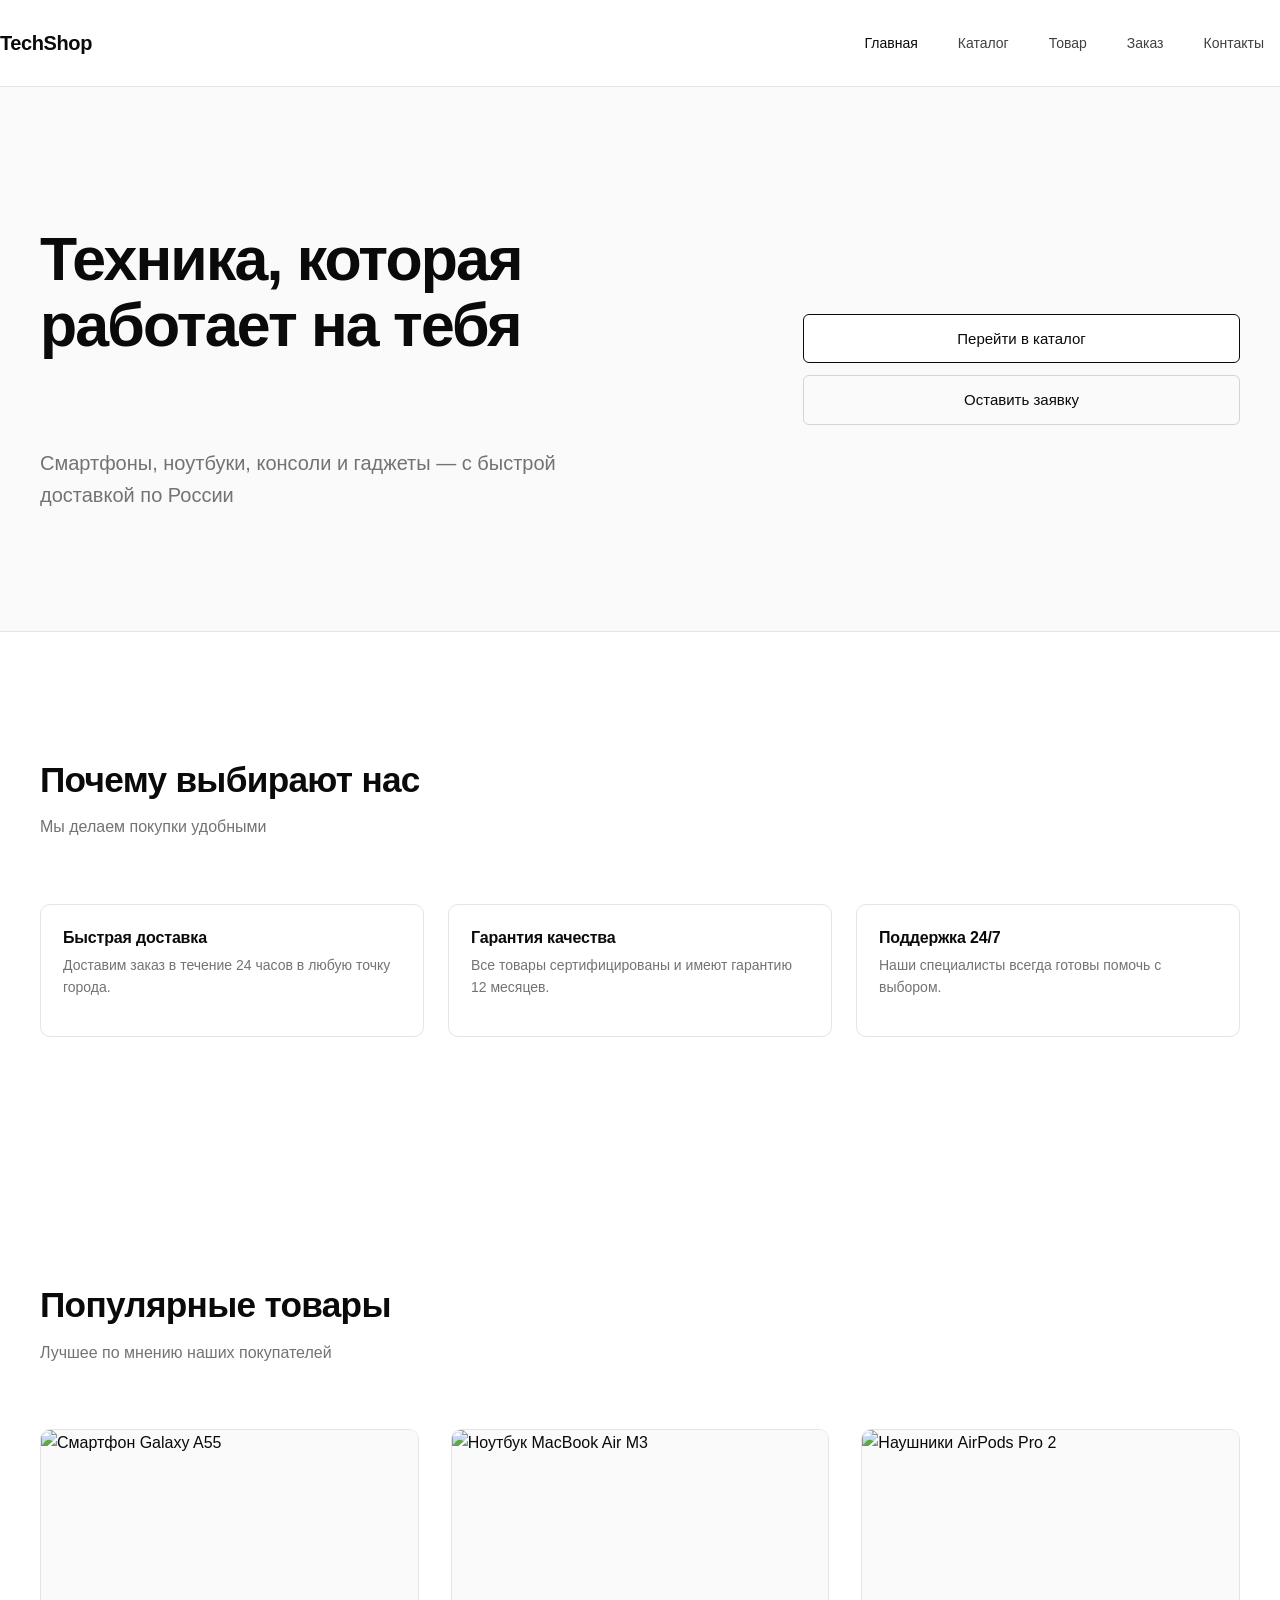
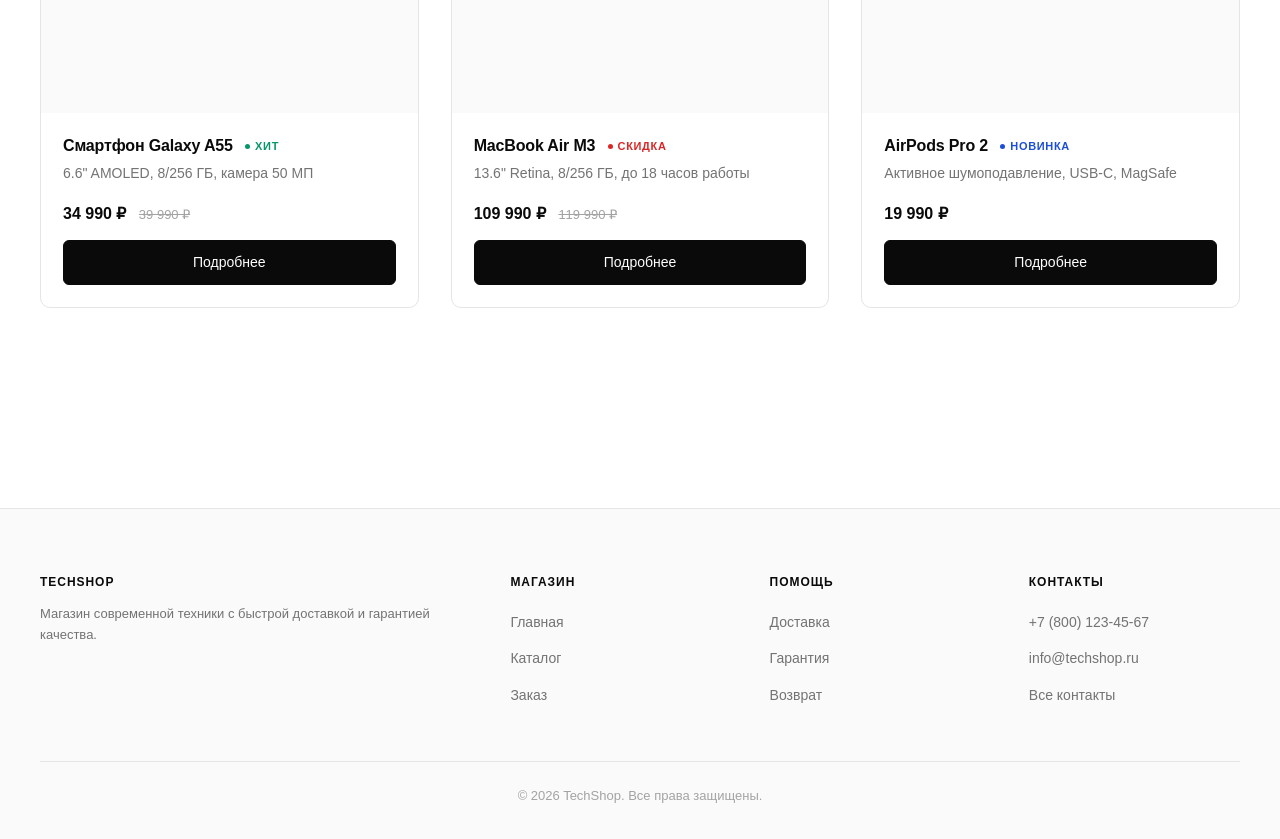
==== index.html @ a8e055ef "push" ====
<!DOCTYPE html>
<html lang="ru">
<head>
  <meta charset="UTF-8">
  <meta name="viewport" content="width=device-width, initial-scale=1.0">
  <title>TechShop — Главная</title>
  <link rel="stylesheet" href="css/style.css">
  <link rel="stylesheet" href="css/responsive.css">
</head>
<body>
  <a href="#main" class="skip-link">Перейти к содержимому</a>

  <header class="site-header">
    <div class="container header-inner">
      <a href="index.html" class="logo">TechShop</a>
      <button type="button" class="nav-toggle" aria-label="Открыть меню" aria-expanded="false" aria-controls="main-nav">
        <span></span><span></span><span></span>
      </button>
      <nav class="nav-menu" id="main-nav" aria-label="Основная навигация">
        <ul>
          <li><a href="index.html" aria-current="page">Главная</a></li>
          <li><a href="catalog.html">Каталог</a></li>
          <li><a href="product.html">Товар</a></li>
          <li><a href="order.html">Заказ</a></li>
          <li><a href="contacts.html">Контакты</a></li>
        </ul>
      </nav>
    </div>
  </header>

  <main id="main">
    <section class="hero">
      <div class="container">
        <h1>Техника, которая работает на тебя</h1>
        <p>Смартфоны, ноутбуки, консоли и гаджеты — с быстрой доставкой по России</p>
        <div class="hero-actions">
          <a href="catalog.html" class="btn btn-light">Перейти в каталог</a>
          <button type="button" class="btn btn-outline" data-modal-open>Оставить заявку</button>
        </div>
      </div>
    </section>

    <section class="section">
      <div class="container">
        <div class="section-title">
          <h2>Почему выбирают нас</h2>
          <p>Мы делаем покупки удобными</p>
        </div>
        <div class="features-grid">
          <article class="card">
            <div class="card-body">
              <h3 class="card-title">Быстрая доставка</h3>
              <p class="card-text">Доставим заказ в течение 24 часов в любую точку города.</p>
            </div>
          </article>
          <article class="card">
            <div class="card-body">
              <h3 class="card-title">Гарантия качества</h3>
              <p class="card-text">Все товары сертифицированы и имеют гарантию 12 месяцев.</p>
            </div>
          </article>
          <article class="card">
            <div class="card-body">
              <h3 class="card-title">Поддержка 24/7</h3>
              <p class="card-text">Наши специалисты всегда готовы помочь с выбором.</p>
            </div>
          </article>
        </div>
      </div>
    </section>

    <section class="section">
      <div class="container">
        <div class="section-title">
          <h2>Популярные товары</h2>
          <p>Лучшее по мнению наших покупателей</p>
        </div>
        <div class="product-grid">
          <article class="card">
            <img class="card-img"
                 src="https://picsum.photos/seed/phone01/640/480"
                 srcset="https://picsum.photos/seed/phone01/480/360 480w,
                         https://picsum.photos/seed/phone01/640/480 640w,
                         https://picsum.photos/seed/phone01/960/720 960w"
                 sizes="(min-width: 1440px) 25vw, (min-width: 1024px) 33vw, (min-width: 640px) 50vw, 100vw"
                 alt="Смартфон Galaxy A55" width="640" height="480" loading="lazy">
            <div class="card-body">
              <h3 class="card-title">Смартфон Galaxy A55 <span class="badge badge-hit">Хит</span></h3>
              <p class="card-text">6.6" AMOLED, 8/256 ГБ, камера 50 МП</p>
              <p class="card-price">34 990 ₽ <del>39 990 ₽</del></p>
              <a href="product.html" class="btn btn-primary btn-block">Подробнее</a>
            </div>
          </article>
          <article class="card">
            <img class="card-img"
                 src="https://picsum.photos/seed/laptop01/640/480"
                 srcset="https://picsum.photos/seed/laptop01/480/360 480w,
                         https://picsum.photos/seed/laptop01/640/480 640w,
                         https://picsum.photos/seed/laptop01/960/720 960w"
                 sizes="(min-width: 1440px) 25vw, (min-width: 1024px) 33vw, (min-width: 640px) 50vw, 100vw"
                 alt="Ноутбук MacBook Air M3" width="640" height="480" loading="lazy">
            <div class="card-body">
              <h3 class="card-title">MacBook Air M3 <span class="badge badge-sale">Скидка</span></h3>
              <p class="card-text">13.6" Retina, 8/256 ГБ, до 18 часов работы</p>
              <p class="card-price">109 990 ₽ <del>119 990 ₽</del></p>
              <a href="product.html" class="btn btn-primary btn-block">Подробнее</a>
            </div>
          </article>
          <article class="card">
            <img class="card-img"
                 src="https://picsum.photos/seed/headphones01/640/480"
                 srcset="https://picsum.photos/seed/headphones01/480/360 480w,
                         https://picsum.photos/seed/headphones01/640/480 640w,
                         https://picsum.photos/seed/headphones01/960/720 960w"
                 sizes="(min-width: 1440px) 25vw, (min-width: 1024px) 33vw, (min-width: 640px) 50vw, 100vw"
                 alt="Наушники AirPods Pro 2" width="640" height="480" loading="lazy">
            <div class="card-body">
              <h3 class="card-title">AirPods Pro 2 <span class="badge badge-new">Новинка</span></h3>
              <p class="card-text">Активное шумоподавление, USB-C, MagSafe</p>
              <p class="card-price">19 990 ₽</p>
              <a href="product.html" class="btn btn-primary btn-block">Подробнее</a>
            </div>
          </article>
        </div>
      </div>
    </section>
  </main>

  <footer class="site-footer">
    <div class="container">
      <div class="footer-inner">
        <div class="footer-col">
          <h3>TechShop</h3>
          <p>Магазин современной техники с быстрой доставкой и гарантией качества.</p>
        </div>
        <div class="footer-col">
          <h3>Магазин</h3>
          <ul>
            <li><a href="index.html">Главная</a></li>
            <li><a href="catalog.html">Каталог</a></li>
            <li><a href="order.html">Заказ</a></li>
          </ul>
        </div>
        <div class="footer-col">
          <h3>Помощь</h3>
          <ul>
            <li><a href="#">Доставка</a></li>
            <li><a href="#">Гарантия</a></li>
            <li><a href="#">Возврат</a></li>
          </ul>
        </div>
        <div class="footer-col">
          <h3>Контакты</h3>
          <ul>
            <li><a href="tel:+78001234567">+7 (800) 123-45-67</a></li>
            <li><a href="mailto:info@techshop.ru">info@techshop.ru</a></li>
            <li><a href="contacts.html">Все контакты</a></li>
          </ul>
        </div>
      </div>
      <p class="footer-bottom">© 2026 TechShop. Все права защищены.</p>
    </div>
  </footer>

  <div class="modal" id="callback-modal" role="dialog" aria-modal="true" aria-labelledby="modal-title" hidden>
    <div class="modal-content">
      <button type="button" class="modal-close" aria-label="Закрыть окно" data-modal-close>&times;</button>
      <h2 id="modal-title">Заявка на консультацию</h2>
      <form data-demo-form data-success-target="modal-success">
        <div class="form-field">
          <label for="m-name">Имя <span class="required">*</span></label>
          <input type="text" id="m-name" name="name" required autocomplete="name">
        </div>
        <div class="form-field">
          <label for="m-phone">Телефон <span class="required">*</span></label>
          <input type="tel" id="m-phone" name="phone" required autocomplete="tel">
        </div>
        <div class="form-field">
          <label for="m-email">E-mail</label>
          <input type="email" id="m-email" name="email" autocomplete="email">
        </div>
        <div class="form-check">
          <input type="checkbox" id="m-agree" name="agree" required>
          <label for="m-agree">Согласен на обработку персональных данных</label>
        </div>
        <div class="alert alert-success" id="modal-success" hidden tabindex="-1">
          Спасибо! Заявка отправлена — мы скоро свяжемся.
        </div>
        <button type="submit" class="btn btn-primary btn-block">Отправить</button>
      </form>
    </div>
  </div>

  <script src="js/main.js"></script>
</body>
</html>
---- css/style.css ----
/* ===================== BASE ===================== */
*, *::before, *::after { box-sizing: border-box; }
* { margin: 0; }

:root {
  --ink: #0a0a0a;
  --ink-soft: #404040;
  --muted: #737373;
  --subtle: #a3a3a3;
  --line: #e5e5e5;
  --line-strong: #d4d4d4;
  --bg: #ffffff;
  --bg-soft: #fafafa;
  --accent: #1d4ed8;
  --radius: 6px;
  --radius-lg: 10px;
}

html { scroll-behavior: smooth; -webkit-text-size-adjust: 100%; }

body {
  font-family: -apple-system, BlinkMacSystemFont, "Segoe UI", Inter, Roboto, "Helvetica Neue", Arial, sans-serif;
  font-size: 16px;
  line-height: 1.6;
  color: var(--ink);
  background: var(--bg);
  -webkit-font-smoothing: antialiased;
  -moz-osx-font-smoothing: grayscale;
}

img, video { max-width: 100%; height: auto; display: block; }
a { color: var(--ink); text-decoration: none; border-bottom: 1px solid currentColor; padding-bottom: 1px; }
a:hover { color: var(--accent); }
button { font: inherit; cursor: pointer; }

:focus-visible {
  outline: 2px solid var(--accent);
  outline-offset: 3px;
  border-radius: 2px;
}

.skip-link {
  position: absolute;
  top: -100px;
  left: 0;
  background: var(--ink);
  color: #fff;
  padding: 10px 16px;
  z-index: 1000;
  text-decoration: none;
  border: none;
  font-size: 14px;
}
.skip-link:focus { top: 0; color: #fff; }

.container {
  max-width: 1200px;
  margin: 0 auto;
  padding: 0 20px;
}

/* ===================== HEADER ===================== */
.site-header {
  background: var(--bg);
  border-bottom: 1px solid var(--line);
  position: sticky;
  top: 0;
  z-index: 100;
}

.header-inner {
  display: flex;
  align-items: center;
  justify-content: space-between;
  flex-wrap: wrap;
  padding: 18px 0;
}

.logo {
  font-size: 18px;
  font-weight: 700;
  letter-spacing: -0.02em;
  color: var(--ink);
  text-decoration: none;
  border: none;
}
.logo:hover { color: var(--ink); }

.nav-toggle {
  display: flex;
  flex-direction: column;
  gap: 4px;
  background: transparent;
  border: 1px solid var(--line-strong);
  padding: 10px;
  border-radius: var(--radius);
  min-width: 40px;
  min-height: 40px;
  align-items: center;
  justify-content: center;
}
.nav-toggle span {
  display: block;
  width: 18px;
  height: 1.5px;
  background: var(--ink);
}

.nav-menu { display: none; width: 100%; }
.nav-menu.is-open { display: block; padding-top: 16px; }
.nav-menu ul {
  list-style: none;
  padding: 0;
  display: flex;
  flex-direction: column;
  gap: 2px;
}
.nav-menu a {
  display: block;
  padding: 10px 12px;
  font-size: 14px;
  color: var(--ink-soft);
  border: none;
  border-radius: var(--radius);
  text-decoration: none;
}
.nav-menu a:hover { color: var(--ink); background: var(--bg-soft); }
.nav-menu a[aria-current="page"] { color: var(--ink); font-weight: 500; }

/* ===================== HERO ===================== */
.hero {
  background: var(--bg-soft);
  padding: 80px 0 72px;
  text-align: center;
  border-bottom: 1px solid var(--line);
}
.hero h1 {
  font-size: 2rem;
  font-weight: 800;
  letter-spacing: -0.03em;
  line-height: 1.15;
  margin-bottom: 16px;
  max-width: 700px;
  margin-left: auto;
  margin-right: auto;
}
.hero p {
  font-size: 1rem;
  color: var(--muted);
  margin-bottom: 32px;
  max-width: 560px;
  margin-left: auto;
  margin-right: auto;
}
.hero-actions {
  display: flex;
  flex-direction: column;
  gap: 10px;
  align-items: center;
}

/* ===================== BUTTONS ===================== */
.btn {
  display: inline-block;
  padding: 11px 22px;
  border-radius: var(--radius);
  font-weight: 500;
  font-size: 14px;
  border: 1px solid transparent;
  text-align: center;
  transition: background 0.15s, border-color 0.15s, color 0.15s;
  text-decoration: none;
  min-height: 42px;
  line-height: 1.3;
  cursor: pointer;
}
.btn:hover { text-decoration: none; }

.btn-primary {
  background: var(--ink);
  color: #fff;
  border-color: var(--ink);
}
.btn-primary:hover { background: #262626; border-color: #262626; color: #fff; }

.btn-light {
  background: var(--bg);
  color: var(--ink);
  border-color: var(--ink);
}
.btn-light:hover { background: var(--ink); color: #fff; }

.btn-outline {
  background: transparent;
  color: var(--ink);
  border-color: var(--line-strong);
}
.btn-outline:hover { border-color: var(--ink); }

.btn-block { width: 100%; display: block; }

/* ===================== SECTIONS ===================== */
.section { padding: 72px 0; }
.section-title { margin-bottom: 48px; text-align: left; }
.section-title h2 {
  font-size: 1.5rem;
  font-weight: 700;
  letter-spacing: -0.02em;
  margin-bottom: 6px;
}
.section-title p { color: var(--muted); font-size: 0.95rem; }

/* ===================== CARDS ===================== */
.product-grid, .features-grid {
  display: grid;
  grid-template-columns: 1fr;
  gap: 24px;
}

.card {
  background: var(--bg);
  border: 1px solid var(--line);
  border-radius: var(--radius-lg);
  overflow: hidden;
  display: flex;
  flex-direction: column;
  height: 100%;
  transition: border-color 0.15s;
}
.card:hover { border-color: var(--line-strong); }

.card-img {
  aspect-ratio: 4 / 3;
  object-fit: cover;
  width: 100%;
  background: var(--bg-soft);
}
.card-body {
  padding: 20px;
  display: flex;
  flex-direction: column;
  flex-grow: 1;
}
.card-title {
  font-size: 15px;
  font-weight: 600;
  margin-bottom: 6px;
  letter-spacing: -0.01em;
  line-height: 1.4;
}
.card-text {
  color: var(--muted);
  font-size: 13px;
  line-height: 1.55;
  flex-grow: 1;
  margin-bottom: 16px;
}
.card-price {
  font-size: 15px;
  font-weight: 600;
  margin-bottom: 14px;
  color: var(--ink);
}
.card-price del {
  color: var(--subtle);
  font-weight: 400;
  font-size: 13px;
  margin-left: 8px;
}

.badge {
  display: inline-block;
  font-size: 10px;
  font-weight: 600;
  letter-spacing: 0.06em;
  text-transform: uppercase;
  vertical-align: middle;
  margin-left: 8px;
}
.badge::before {
  content: '';
  display: inline-block;
  width: 5px;
  height: 5px;
  border-radius: 50%;
  margin-right: 5px;
  vertical-align: middle;
  background: currentColor;
}
.badge-hit { color: #059669; }
.badge-new { color: #1d4ed8; }
.badge-sale { color: #dc2626; }

/* ===================== PAGE HEADER ===================== */
.page-header {
  background: var(--bg-soft);
  padding: 40px 0;
  border-bottom: 1px solid var(--line);
}
.page-header h1 {
  font-size: 1.75rem;
  font-weight: 800;
  letter-spacing: -0.02em;
  margin-bottom: 6px;
}
.page-header p { color: var(--muted); font-size: 0.95rem; }

.breadcrumb {
  list-style: none;
  padding: 0;
  margin: 0 0 16px;
  display: flex;
  flex-wrap: wrap;
  gap: 6px;
  font-size: 13px;
  color: var(--muted);
}
.breadcrumb a {
  color: var(--muted);
  border: none;
  padding: 0;
}
.breadcrumb a:hover { color: var(--ink); }
.breadcrumb li:not(:last-child)::after {
  content: "/";
  margin-left: 6px;
  color: var(--subtle);
}

/* ===================== CATALOG ===================== */
.catalog-layout { display: flex; flex-direction: column; gap: 28px; }

.filters h2 {
  font-size: 12px;
  font-weight: 600;
  text-transform: uppercase;
  letter-spacing: 0.08em;
  color: var(--muted);
  margin-bottom: 14px;
}
.filter-list {
  list-style: none;
  padding: 0;
  margin: 0;
  display: flex;
  flex-wrap: nowrap;
  gap: 8px;
  overflow-x: auto;
  padding-bottom: 8px;
  scrollbar-width: thin;
}
.filter-list li { flex-shrink: 0; }
.filter-btn {
  padding: 8px 14px;
  border-radius: var(--radius);
  border: 1px solid var(--line);
  background: var(--bg);
  color: var(--ink-soft);
  font-weight: 500;
  font-size: 13px;
  white-space: nowrap;
  min-height: 36px;
  transition: border-color 0.15s, background 0.15s;
}
.filter-btn:hover { border-color: var(--line-strong); color: var(--ink); }
.filter-btn[aria-pressed="true"] {
  background: var(--ink);
  color: #fff;
  border-color: var(--ink);
}

/* ===================== PRODUCT TABLE ===================== */
.table-wrapper { border-radius: var(--radius-lg); overflow: hidden; }
.product-table {
  width: 100%;
  background: var(--bg);
  border: 1px solid var(--line);
  border-radius: var(--radius-lg);
  border-collapse: separate;
  border-spacing: 0;
  overflow: hidden;
  display: block;
}
.product-table caption {
  position: absolute;
  width: 1px; height: 1px;
  overflow: hidden;
  clip: rect(0,0,0,0);
}
.product-table thead {
  position: absolute;
  width: 1px; height: 1px;
  overflow: hidden;
  clip: rect(0,0,0,0);
}
.product-table tbody { display: block; }
.product-table tr {
  display: block;
  padding: 14px 18px;
  border-bottom: 1px solid var(--line);
}
.product-table tr:last-child { border-bottom: none; }
.product-table th {
  display: block;
  font-size: 11px;
  text-transform: uppercase;
  letter-spacing: 0.06em;
  color: var(--muted);
  padding: 0;
  margin-bottom: 4px;
  font-weight: 500;
  text-align: left;
}
.product-table td {
  display: block;
  padding: 0;
  font-weight: 500;
  font-size: 14px;
  color: var(--ink);
  text-align: left;
}

/* ===================== FORMS ===================== */
.form-card {
  background: var(--bg);
  border: 1px solid var(--line);
  border-radius: var(--radius-lg);
  padding: 32px;
}
.form-row { display: block; }
.form-field { margin-bottom: 20px; }
.form-field label {
  display: block;
  font-weight: 500;
  font-size: 13px;
  color: var(--ink);
  margin-bottom: 6px;
}
.form-field .hint {
  color: var(--muted);
  font-size: 12px;
  margin-top: 6px;
  display: block;
}
.form-field .required { color: var(--muted); font-weight: 400; margin-left: 2px; }

.form-field input,
.form-field select,
.form-field textarea {
  width: 100%;
  padding: 11px 14px;
  border: 1px solid var(--line-strong);
  border-radius: var(--radius);
  font: inherit;
  font-size: 15px;
  background: var(--bg);
  color: var(--ink);
  transition: border-color 0.15s, box-shadow 0.15s;
  min-height: 44px;
}
.form-field input::placeholder,
.form-field textarea::placeholder { color: var(--subtle); }
.form-field input:focus,
.form-field select:focus,
.form-field textarea:focus {
  border-color: var(--ink);
  outline: 2px solid var(--accent);
  outline-offset: 1px;
}
.form-field textarea { resize: vertical; min-height: 110px; }

.form-check {
  display: flex;
  align-items: flex-start;
  gap: 10px;
  margin-bottom: 24px;
}
.form-check input {
  width: 16px;
  height: 16px;
  margin-top: 3px;
  flex-shrink: 0;
  cursor: pointer;
  accent-color: var(--ink);
}
.form-check label {
  font-size: 13px;
  color: var(--ink-soft);
  cursor: pointer;
}
.form-submit { width: 100%; min-height: 46px; font-size: 14px; }

/* ===================== FOOTER ===================== */
.site-footer {
  background: var(--bg-soft);
  border-top: 1px solid var(--line);
  color: var(--muted);
  padding: 48px 0 24px;
  margin-top: 80px;
  font-size: 13px;
}
.footer-inner { display: flex; flex-direction: column; gap: 28px; }
.footer-col h3 {
  color: var(--ink);
  font-size: 12px;
  font-weight: 600;
  text-transform: uppercase;
  letter-spacing: 0.08em;
  margin-bottom: 12px;
}
.footer-col p { font-size: 13px; line-height: 1.6; }
.footer-col ul { list-style: none; padding: 0; margin: 0; }
.footer-col a {
  color: var(--muted);
  display: block;
  padding: 5px 0;
  font-size: 13px;
  border: none;
  text-decoration: none;
}
.footer-col a:hover { color: var(--ink); }
.footer-bottom {
  border-top: 1px solid var(--line);
  margin-top: 32px;
  padding-top: 20px;
  text-align: center;
  font-size: 12px;
  color: var(--subtle);
}

/* ===================== MODAL ===================== */
.modal {
  position: fixed;
  inset: 0;
  background: rgba(10, 10, 10, 0.5);
  display: flex;
  align-items: center;
  justify-content: center;
  padding: 16px;
  z-index: 200;
  animation: fadeIn 0.15s;
}
@keyframes fadeIn { from { opacity: 0; } to { opacity: 1; } }
.modal[hidden] { display: none; }
.modal-content {
  background: var(--bg);
  border-radius: var(--radius-lg);
  max-width: 440px;
  width: 100%;
  padding: 32px;
  max-height: 90vh;
  overflow-y: auto;
  position: relative;
}
.modal-content h2 {
  font-size: 1.15rem;
  font-weight: 700;
  letter-spacing: -0.01em;
  margin-bottom: 20px;
}
.modal-close {
  position: absolute;
  top: 14px;
  right: 14px;
  background: transparent;
  border: 0;
  padding: 0;
  color: var(--muted);
  border-radius: var(--radius);
  width: 36px;
  height: 36px;
  display: flex;
  align-items: center;
  justify-content: center;
  font-size: 1.4rem;
  line-height: 1;
}
.modal-close:hover { background: var(--bg-soft); color: var(--ink); }

/* ===================== PRODUCT PAGE ===================== */
.product-layout { display: block; }
.product-hero-img {
  border-radius: var(--radius-lg);
  overflow: hidden;
  background: var(--bg-soft);
  border: 1px solid var(--line);
}
.product-info h1 {
  font-size: 1.6rem;
  font-weight: 800;
  letter-spacing: -0.02em;
  margin-bottom: 10px;
}
.product-meta {
  color: var(--muted);
  font-size: 13px;
  margin-bottom: 16px;
}
.product-price {
  font-size: 1.6rem;
  font-weight: 700;
  letter-spacing: -0.01em;
  margin-bottom: 20px;
}
.product-price del {
  font-size: 1rem;
  color: var(--subtle);
  font-weight: 400;
  margin-left: 10px;
}
.product-actions {
  display: flex;
  flex-direction: column;
  gap: 10px;
  margin: 24px 0;
}

/* ===================== ORDER PAGE ===================== */
.order-layout { display: block; }
.order-summary {
  background: var(--bg-soft);
  border: 1px solid var(--line);
  border-radius: var(--radius-lg);
  padding: 24px;
  margin-top: 20px;
}
.order-summary h2 {
  font-size: 13px;
  font-weight: 600;
  text-transform: uppercase;
  letter-spacing: 0.08em;
  color: var(--muted);
  margin-bottom: 16px;
}
.summary-row {
  display: flex;
  justify-content: space-between;
  padding: 10px 0;
  border-bottom: 1px solid var(--line);
  font-size: 14px;
}
.summary-row:last-of-type { border-bottom: none; }
.summary-total {
  display: flex;
  justify-content: space-between;
  padding-top: 16px;
  margin-top: 8px;
  border-top: 1px solid var(--ink);
  font-weight: 700;
  font-size: 15px;
}

/* ===================== Контакты ===================== */
.contacts-layout { display: block; }
.contact-card {
  background: var(--bg);
  border: 1px solid var(--line);
  border-radius: var(--radius-lg);
  padding: 28px;
  margin-bottom: 20px;
}
.contact-card h2 {
  font-size: 13px;
  font-weight: 600;
  text-transform: uppercase;
  letter-spacing: 0.08em;
  color: var(--muted);
  margin-bottom: 16px;
}
.contact-list { list-style: none; padding: 0; margin: 0; }
.contact-list li {
  padding: 12px 0;
  border-bottom: 1px solid var(--line);
  font-size: 14px;
}
.contact-list li:last-child { border-bottom: none; }
.contact-list strong {
  display: block;
  color: var(--muted);
  font-size: 11px;
  font-weight: 500;
  text-transform: uppercase;
  letter-spacing: 0.06em;
  margin-bottom: 3px;
}
.contact-list a { color: var(--ink); border: none; padding: 0; }
.contact-list a:hover { color: var(--accent); }

/* ===================== УТилка ===================== */
.visually-hidden {
  position: absolute !important;
  width: 1px; height: 1px;
  padding: 0; margin: -1px;
  overflow: hidden;
  clip: rect(0,0,0,0);
  white-space: nowrap;
  border: 0;
}
.alert {
  padding: 14px 18px;
  border-radius: var(--radius);
  margin-bottom: 20px;
  font-size: 14px;
  border: 1px solid;
}
.alert-info {
  background: #f8fafc;
  color: var(--ink-soft);
  border-color: var(--line);
}
.alert-success {
  background: #f0fdf4;
  color: #065f46;
  border-color: #bbf7d0;
}
.mb-3 { margin-bottom: 16px; }

/* ================ АНИМ ========*/
---- css/responsive.css ----
/* ===================================================
   RESPONSIVE.CSS — Mobile First
   База (мобильные) — в style.css
   Улучшенная десктопная адаптация: 640 / 768 / 1024 / 1440 / 1600
   =================================================== */

/* ===================== 640px+ — Large mobile / small tablet ===================== */
@media (min-width: 640px) {
  .container { padding: 0 28px; }

  .hero { padding: 100px 0 88px; }
  .hero h1 { font-size: 2.6rem; }
  .hero p { font-size: 1.05rem; }
  .hero-actions { flex-direction: row; justify-content: center; }

  .section { padding: 88px 0; }
  .section-title { margin-bottom: 56px; }
  .section-title h2 { font-size: 1.75rem; }

  .page-header { padding: 56px 0; }
  .page-header h1 { font-size: 2rem; }

  .product-grid { grid-template-columns: repeat(2, 1fr); gap: 24px; }
  .features-grid { grid-template-columns: repeat(2, 1fr); }

  .form-row {
    display: grid;
    grid-template-columns: 1fr 1fr;
    gap: 0 20px;
  }
  .form-submit { width: auto; min-width: 200px; }

  .product-actions { flex-direction: row; flex-wrap: wrap; }
}

/* ===================== 768px+ — Tablet ===================== */
@media (min-width: 768px) {
  .nav-toggle { display: none; }
  .nav-menu {
    display: block !important;
    width: auto;
    padding-top: 0;
  }
  .nav-menu ul { flex-direction: row; gap: 6px; }
  .nav-menu a { padding: 8px 14px; }

  .catalog-layout {
    flex-direction: row;
    align-items: flex-start;
    gap: 40px;
  }
  .filters {
    flex: 0 0 200px;
    position: sticky;
    top: 90px;
  }
  .filter-list {
    flex-direction: column;
    overflow-x: visible;
    padding-bottom: 0;
    gap: 4px;
  }
  .filter-btn {
    width: 100%;
    text-align: left;
    min-height: auto;
    padding: 9px 14px;
  }
  .catalog-main { flex: 1; min-width: 0; }

  .features-grid { grid-template-columns: repeat(3, 1fr); }

  .footer-inner {
    display: grid;
    grid-template-columns: 1fr 1fr;
    gap: 32px;
  }

  .product-layout {
    display: grid;
    grid-template-columns: 1fr 1fr;
    gap: 48px;
    align-items: flex-start;
  }

  .order-layout {
    display: grid;
    grid-template-columns: 2fr 1fr;
    gap: 40px;
    align-items: flex-start;
  }
  .order-summary {
    margin-top: 0;
    position: sticky;
    top: 90px;
  }

  .contacts-layout {
    display: grid;
    grid-template-columns: 1fr 1fr;
    gap: 40px;
    align-items: flex-start;
  }

  /* Table — классический вид */
  .product-table { display: table; }
  .product-table thead {
    position: static;
    width: auto;
    height: auto;
    overflow: visible;
    clip: auto;
    display: table-header-group;
  }
  .product-table tbody { display: table-row-group; }
  .product-table tr { display: table-row; padding: 0; }
  .product-table th,
  .product-table td {
    display: table-cell;
    padding: 14px 18px;
    text-align: left;
    vertical-align: top;
  }
  .product-table thead th {
    background: var(--bg-soft);
    font-size: 11px;
    text-transform: uppercase;
    letter-spacing: 0.06em;
    color: var(--muted);
    font-weight: 500;
  }
  .product-table tbody th {
    font-size: 13px;
    text-transform: none;
    letter-spacing: 0;
    color: var(--muted);
    margin: 0;
    font-weight: 500;
  }
  .product-table td { font-size: 14px; font-weight: 500; }
  .product-table tr { border-bottom: 1px solid var(--line); }
}

/* ===================== 1024px+ — Desktop ===================== */
@media (min-width: 1024px) {
  .container { max-width: 1200px; padding: 0 40px; }

  /* Шапка — просторнее */
  .header-inner { padding: 22px 0; }
  .logo { font-size: 20px; }
  .nav-menu ul { gap: 8px; }
  .nav-menu a { font-size: 14px; padding: 10px 16px; }

  /* Hero — двухколоночный: крупный заголовок слева, кнопки справа */
  .hero {
    padding: 120px 0 110px;
    text-align: left;
  }
  .hero .container {
    display: grid;
    grid-template-columns: minmax(0, 1.6fr) minmax(0, 1fr);
    gap: 64px;
    align-items: center;
  }
  .hero h1 {
    font-size: 3.4rem;
    line-height: 1.08;
    margin: 0 0 24px;
    max-width: none;
    grid-column: 1;
    grid-row: 1;
  }
  .hero p {
    font-size: 1.15rem;
    margin: 0;
    max-width: 540px;
    grid-column: 1;
    grid-row: 2;
  }
  .hero-actions {
    grid-column: 2;
    grid-row: 1 / span 2;
    flex-direction: column;
    align-items: stretch;
    justify-content: center;
    gap: 12px;
  }
  .hero-actions .btn {
    padding: 14px 26px;
    font-size: 15px;
  }

  /* Секции — больше воздуха */
  .section { padding: 104px 0; }
  .section-title { margin-bottom: 64px; }
  .section-title h2 { font-size: 2rem; }
  .section-title p { font-size: 1rem; }

  /* Page header */
  .page-header { padding: 64px 0; }
  .page-header h1 { font-size: 2.4rem; }

  /* Сетка товаров — 3 колонки, крупнее */
  .product-grid { grid-template-columns: repeat(3, 1fr); gap: 28px; }

  /* Карточки — крупнее отступы */
  .card-body { padding: 22px; }
  .card-title { font-size: 16px; }
  .card-text { font-size: 14px; }
  .card-price { font-size: 16px; }

  /* Каталог — сайдбар шире */
  .catalog-layout { gap: 56px; }
  .filters { flex: 0 0 240px; top: 100px; }
  .filter-btn { padding: 10px 16px; font-size: 14px; }

  /* Формы — просторнее */
  .form-card { padding: 40px; }
  .form-field { margin-bottom: 24px; }
  .form-field input,
  .form-field select,
  .form-field textarea { padding: 12px 16px; font-size: 15px; }

  /* Order — форма шире */
  .order-layout { grid-template-columns: 3fr 1.4fr; gap: 48px; }
  .order-summary { top: 100px; padding: 28px; }

  /* Product — картинка чуть шире */
  .product-layout { grid-template-columns: 1.15fr 1fr; gap: 56px; }
  .product-info h1 { font-size: 1.8rem; }
  .product-price { font-size: 1.8rem; }

  /* Contacts — форма чуть шире */
  .contacts-layout { grid-template-columns: 1fr 1.2fr; gap: 48px; }

  /* Футер — просторнее */
  .site-footer { padding: 64px 0 32px; }
  .footer-inner { grid-template-columns: 2fr 1fr 1fr 1fr; gap: 48px; }
  .footer-col a { padding: 7px 0; font-size: 14px; }
  .footer-bottom { margin-top: 48px; padding-top: 24px; font-size: 13px; }

  /* Кнопки — крупнее */
  .btn { padding: 12px 24px; font-size: 14px; }
  .btn-block { padding: 12px 24px; }

  /* Бейджи — крупнее */
  .badge { font-size: 11px; }

  /* Модалка — шире */
  .modal-content { max-width: 500px; padding: 40px; }
  .modal-content h2 { font-size: 1.35rem; margin-bottom: 24px; }
}

/* ===================== 1280px+ — Large desktop ===================== */
@media (min-width: 1280px) {
  .container { max-width: 1280px; }

  .hero h1 { font-size: 3.8rem; }
  .hero p { font-size: 1.25rem; }
  .hero { padding: 140px 0 120px; }

  .section { padding: 120px 0; }
  .section-title h2 { font-size: 2.2rem; }

  .product-grid { gap: 32px; }

  /* Каталог — 3 колонки товаров на большом экране выглядит разреженно, делаем 4 */
  .catalog-main .product-grid { grid-template-columns: repeat(3, 1fr); }

  .filters { flex: 0 0 260px; }
}

/* ===================== 1440px+ — Wide desktop ===================== */
@media (min-width: 1440px) {
  .container { max-width: 1360px; }

  .hero { padding: 160px 0 140px; }
  .hero h1 { font-size: 4.2rem; }
  .hero p { font-size: 1.35rem; max-width: 600px; }
  .hero .container { gap: 80px; }
  .hero-actions .btn { padding: 16px 30px; font-size: 16px; }

  /* 4 колонки товаров */
  .product-grid { grid-template-columns: repeat(4, 1fr); gap: 32px; }
  .catalog-main .product-grid { grid-template-columns: repeat(4, 1fr); }

  .section { padding: 140px 0; }
  .section-title h2 { font-size: 2.4rem; }
  .section-title { margin-bottom: 72px; }

  .page-header { padding: 80px 0; }
  .page-header h1 { font-size: 2.8rem; }

  .card-img { aspect-ratio: 4 / 3; }
  .card-body { padding: 24px; }
  .card-title { font-size: 17px; }
  .card-price { font-size: 17px; }

  .footer-inner { grid-template-columns: 2.2fr 1fr 1fr 1fr; gap: 64px; }

  .order-layout { grid-template-columns: 3.5fr 1.4fr; gap: 56px; }
  .product-layout { gap: 72px; }
}

/* ===================== 1600px+ — Ultra wide ===================== */
@media (min-width: 1600px) {
  .container { max-width: 1480px; }

  .hero h1 { font-size: 4.6rem; }
  .hero { padding: 180px 0 160px; }

  /* 5 колонок товаров на очень широких экранах */
  .product-grid { grid-template-columns: repeat(5, 1fr); }
  .catalog-main .product-grid { grid-template-columns: repeat(4, 1fr); }

  .section { padding: 160px 0; }
  .section-title h2 { font-size: 2.6rem; }

  .filters { flex: 0 0 280px; }
}

/* ===================== Prefers reduced motion ===================== */
@media (prefers-reduced-motion: reduce) {
  *, *::before, *::after {
    animation-duration: 0.01ms !important;
    transition-duration: 0.01ms !important;
    scroll-behavior: auto !important;
  }
}

/* ===================== Prefers contrast ===================== */
@media (prefers-contrast: more) {
  :focus-visible { outline-width: 3px; }
  .card { border-color: var(--ink); }
  .filter-btn { border-color: var(--ink-soft); }
}
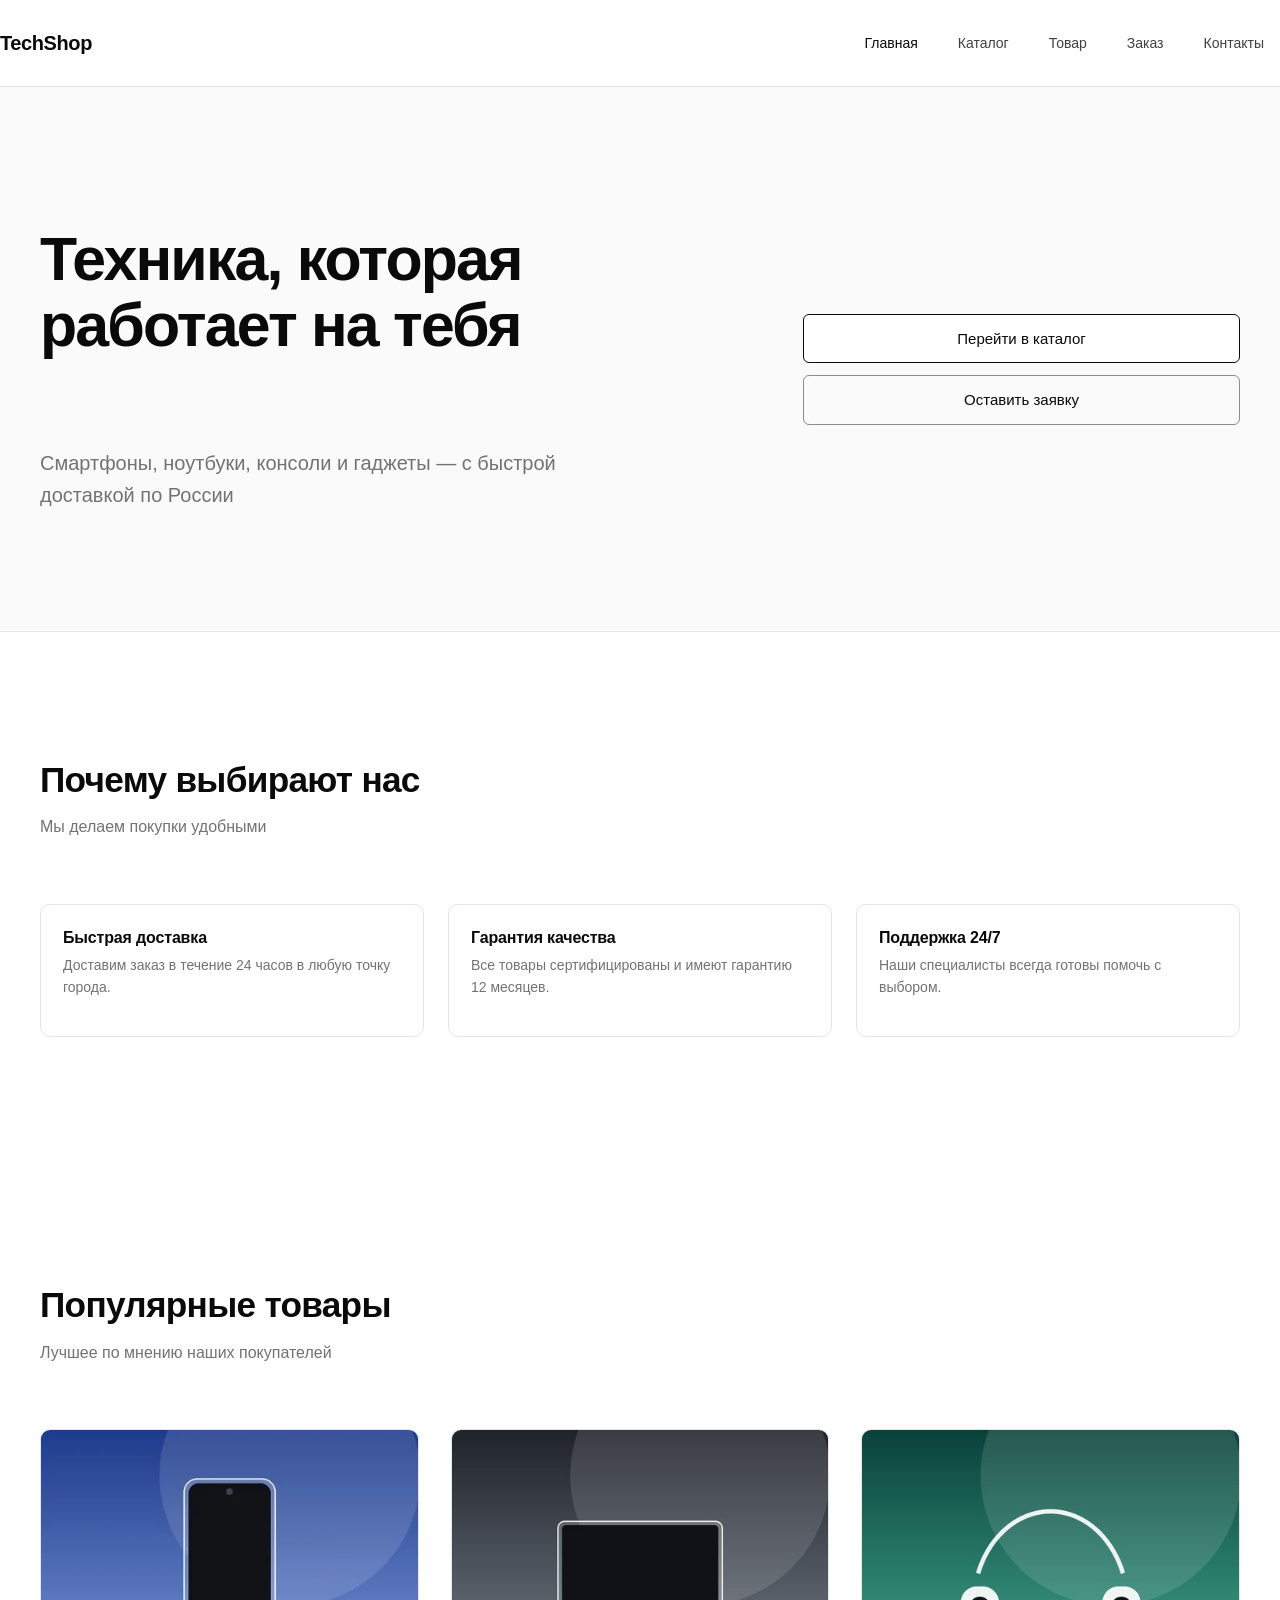
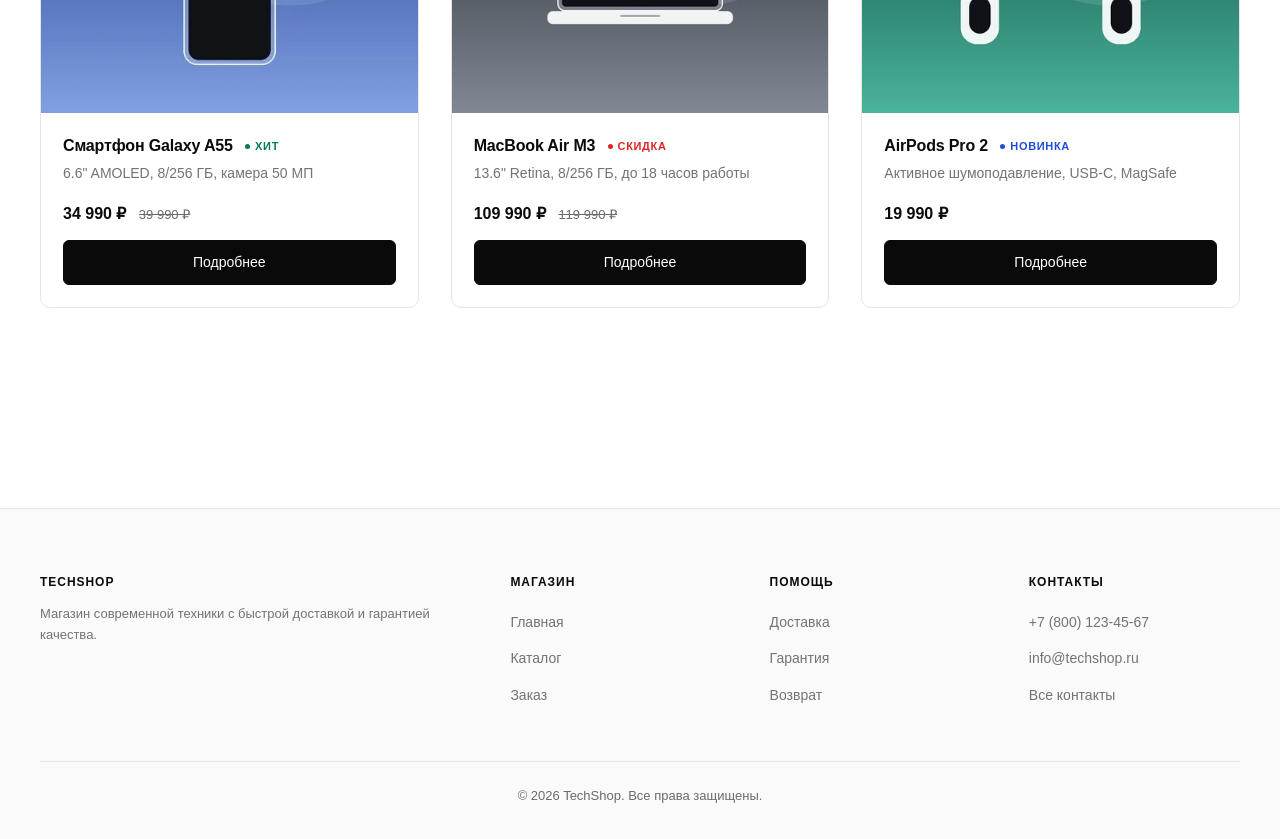
==== commit 28d88f58: "КР №3: адаптивная вёрстка и доступность магазина TechShop Проект КР №1 адаптирован под мобильные экр" ====
--- a/index.html
+++ b/index.html
@@ -28,7 +28,7 @@
     </div>
   </header>
 
-  <main id="main">
+  <main id="main" tabindex="-1">
     <section class="hero">
       <div class="container">
         <h1>Техника, которая работает на тебя</h1>
@@ -77,13 +77,16 @@
         </div>
         <div class="product-grid">
           <article class="card">
-            <img class="card-img"
-                 src="https://picsum.photos/seed/phone01/640/480"
-                 srcset="https://picsum.photos/seed/phone01/480/360 480w,
-                         https://picsum.photos/seed/phone01/640/480 640w,
-                         https://picsum.photos/seed/phone01/960/720 960w"
-                 sizes="(min-width: 1440px) 25vw, (min-width: 1024px) 33vw, (min-width: 640px) 50vw, 100vw"
-                 alt="Смартфон Galaxy A55" width="640" height="480" loading="lazy">
+            <picture>
+              <source type="image/webp"
+                      srcset="images/phone01-480.webp 480w, images/phone01-640.webp 640w, images/phone01-960.webp 960w"
+                      sizes="(min-width: 1440px) 25vw, (min-width: 1024px) 33vw, (min-width: 640px) 50vw, 100vw">
+              <img class="card-img"
+                   src="images/phone01-640.jpg"
+                   srcset="images/phone01-480.jpg 480w, images/phone01-640.jpg 640w, images/phone01-960.jpg 960w"
+                   sizes="(min-width: 1440px) 25vw, (min-width: 1024px) 33vw, (min-width: 640px) 50vw, 100vw"
+                   alt="Смартфон Galaxy A55" width="640" height="480" loading="lazy" decoding="async">
+            </picture>
             <div class="card-body">
               <h3 class="card-title">Смартфон Galaxy A55 <span class="badge badge-hit">Хит</span></h3>
               <p class="card-text">6.6" AMOLED, 8/256 ГБ, камера 50 МП</p>
@@ -93,10 +96,10 @@
           </article>
           <article class="card">
             <img class="card-img"
-                 src="https://picsum.photos/seed/laptop01/640/480"
-                 srcset="https://picsum.photos/seed/laptop01/480/360 480w,
-                         https://picsum.photos/seed/laptop01/640/480 640w,
-                         https://picsum.photos/seed/laptop01/960/720 960w"
+                 src="images/laptop01-640.jpg"
+                 srcset="images/laptop01-480.jpg 480w,
+                         images/laptop01-640.jpg 640w,
+                         images/laptop01-960.jpg 960w"
                  sizes="(min-width: 1440px) 25vw, (min-width: 1024px) 33vw, (min-width: 640px) 50vw, 100vw"
                  alt="Ноутбук MacBook Air M3" width="640" height="480" loading="lazy">
             <div class="card-body">
@@ -108,10 +111,10 @@
           </article>
           <article class="card">
             <img class="card-img"
-                 src="https://picsum.photos/seed/headphones01/640/480"
-                 srcset="https://picsum.photos/seed/headphones01/480/360 480w,
-                         https://picsum.photos/seed/headphones01/640/480 640w,
-                         https://picsum.photos/seed/headphones01/960/720 960w"
+                 src="images/headphones01-640.jpg"
+                 srcset="images/headphones01-480.jpg 480w,
+                         images/headphones01-640.jpg 640w,
+                         images/headphones01-960.jpg 960w"
                  sizes="(min-width: 1440px) 25vw, (min-width: 1024px) 33vw, (min-width: 640px) 50vw, 100vw"
                  alt="Наушники AirPods Pro 2" width="640" height="480" loading="lazy">
             <div class="card-body">
@@ -144,9 +147,9 @@
         <div class="footer-col">
           <h3>Помощь</h3>
           <ul>
-            <li><a href="#">Доставка</a></li>
-            <li><a href="#">Гарантия</a></li>
-            <li><a href="#">Возврат</a></li>
+            <li><a href="contacts.html">Доставка</a></li>
+            <li><a href="contacts.html">Гарантия</a></li>
+            <li><a href="contacts.html">Возврат</a></li>
           </ul>
         </div>
         <div class="footer-col">
--- a/css/style.css
+++ b/css/style.css
@@ -6,7 +6,7 @@
   --ink: #0a0a0a;
   --ink-soft: #404040;
   --muted: #737373;
-  --subtle: #a3a3a3;
+  --subtle: #6b6b6b;
   --line: #e5e5e5;
   --line-strong: #d4d4d4;
   --bg: #ffffff;
@@ -26,6 +26,7 @@
   background: var(--bg);
   -webkit-font-smoothing: antialiased;
   -moz-osx-font-smoothing: grayscale;
+  overflow-wrap: break-word;
 }
 
 img, video { max-width: 100%; height: auto; display: block; }
@@ -193,7 +194,7 @@
 .btn-outline {
   background: transparent;
   color: var(--ink);
-  border-color: var(--line-strong);
+  border-color: #8c8c8c;
 }
 .btn-outline:hover { border-color: var(--ink); }
 
@@ -228,6 +229,8 @@
   transition: border-color 0.15s;
 }
 .card:hover { border-color: var(--line-strong); }
+/* display: flex у .card перебивает стиль браузера для [hidden] */
+.card[hidden] { display: none; }
 
 .card-img {
   aspect-ratio: 4 / 3;
@@ -247,6 +250,7 @@
   margin-bottom: 6px;
   letter-spacing: -0.01em;
   line-height: 1.4;
+  overflow-wrap: break-word;
 }
 .card-text {
   color: var(--muted);
@@ -287,7 +291,7 @@
   vertical-align: middle;
   background: currentColor;
 }
-.badge-hit { color: #059669; }
+.badge-hit { color: #047857; }
 .badge-new { color: #1d4ed8; }
 .badge-sale { color: #dc2626; }
 
@@ -353,7 +357,7 @@
 .filter-btn {
   padding: 8px 14px;
   border-radius: var(--radius);
-  border: 1px solid var(--line);
+  border: 1px solid #8c8c8c;
   background: var(--bg);
   color: var(--ink-soft);
   font-weight: 500;
@@ -370,7 +374,12 @@
 }
 
 /* ===================== PRODUCT TABLE ===================== */
-.table-wrapper { border-radius: var(--radius-lg); overflow: hidden; }
+.table-wrapper {
+  border-radius: var(--radius-lg);
+  overflow-x: auto;
+  overflow-y: hidden;
+  -webkit-overflow-scrolling: touch;
+}
 .product-table {
   width: 100%;
   background: var(--bg);
@@ -425,7 +434,7 @@
   background: var(--bg);
   border: 1px solid var(--line);
   border-radius: var(--radius-lg);
-  padding: 32px;
+  padding: 22px;
 }
 .form-row { display: block; }
 .form-field { margin-bottom: 20px; }
@@ -449,10 +458,10 @@
 .form-field textarea {
   width: 100%;
   padding: 11px 14px;
-  border: 1px solid var(--line-strong);
+  border: 1px solid #8c8c8c;
   border-radius: var(--radius);
   font: inherit;
-  font-size: 15px;
+  font-size: 16px;
   background: var(--bg);
   color: var(--ink);
   transition: border-color 0.15s, box-shadow 0.15s;
@@ -547,7 +556,7 @@
   border-radius: var(--radius-lg);
   max-width: 440px;
   width: 100%;
-  padding: 32px;
+  padding: 22px;
   max-height: 90vh;
   overflow-y: auto;
   position: relative;
@@ -656,7 +665,7 @@
   background: var(--bg);
   border: 1px solid var(--line);
   border-radius: var(--radius-lg);
-  padding: 28px;
+  padding: 22px;
   margin-bottom: 20px;
 }
 .contact-card h2 {
@@ -717,3 +726,26 @@
 
 /* ================ АНИМ ========*/
 
+
+/* ===================== Адаптивные помощники ===================== */
+.card picture,
+.product-hero-img picture { display: block; }
+
+.contact-note {
+  color: var(--muted);
+  font-size: 14px;
+  margin-bottom: 20px;
+}
+
+.section-heading {
+  margin: 40px 0 16px;
+  font-size: 1.4rem;
+  font-weight: 700;
+  letter-spacing: -0.02em;
+}
+
+.catalog-status {
+  color: var(--muted);
+  font-size: 13px;
+  margin-bottom: 16px;
+}
--- a/css/responsive.css
+++ b/css/responsive.css
@@ -7,6 +7,10 @@
 /* ===================== 640px+ — Large mobile / small tablet ===================== */
 @media (min-width: 640px) {
   .container { padding: 0 28px; }
+
+  .form-card { padding: 32px; }
+  .contact-card { padding: 28px; }
+  .modal-content { padding: 32px; }
 
   .hero { padding: 100px 0 88px; }
   .hero h1 { font-size: 2.6rem; }
@@ -102,8 +106,8 @@
     align-items: flex-start;
   }
 
-  /* Table — классический вид */
-  .product-table { display: table; }
+  /* Таблица — классический вид, при нехватке места скроллится только .table-wrapper */
+  .product-table { display: table; min-width: 640px; }
   .product-table thead {
     position: static;
     width: auto;
@@ -139,6 +143,11 @@
   }
   .product-table td { font-size: 14px; font-weight: 500; }
   .product-table tr { border-bottom: 1px solid var(--line); }
+
+  /* Сетки не должны растягиваться содержимым */
+  .product-layout > *,
+  .order-layout > *,
+  .contacts-layout > * { min-width: 0; }
 }
 
 /* ===================== 1024px+ — Desktop ===================== */
@@ -291,6 +300,8 @@
   .page-header { padding: 80px 0; }
   .page-header h1 { font-size: 2.8rem; }
 
+  .section-heading { font-size: 1.6rem; margin-top: 56px; }
+
   .card-img { aspect-ratio: 4 / 3; }
   .card-body { padding: 24px; }
   .card-title { font-size: 17px; }
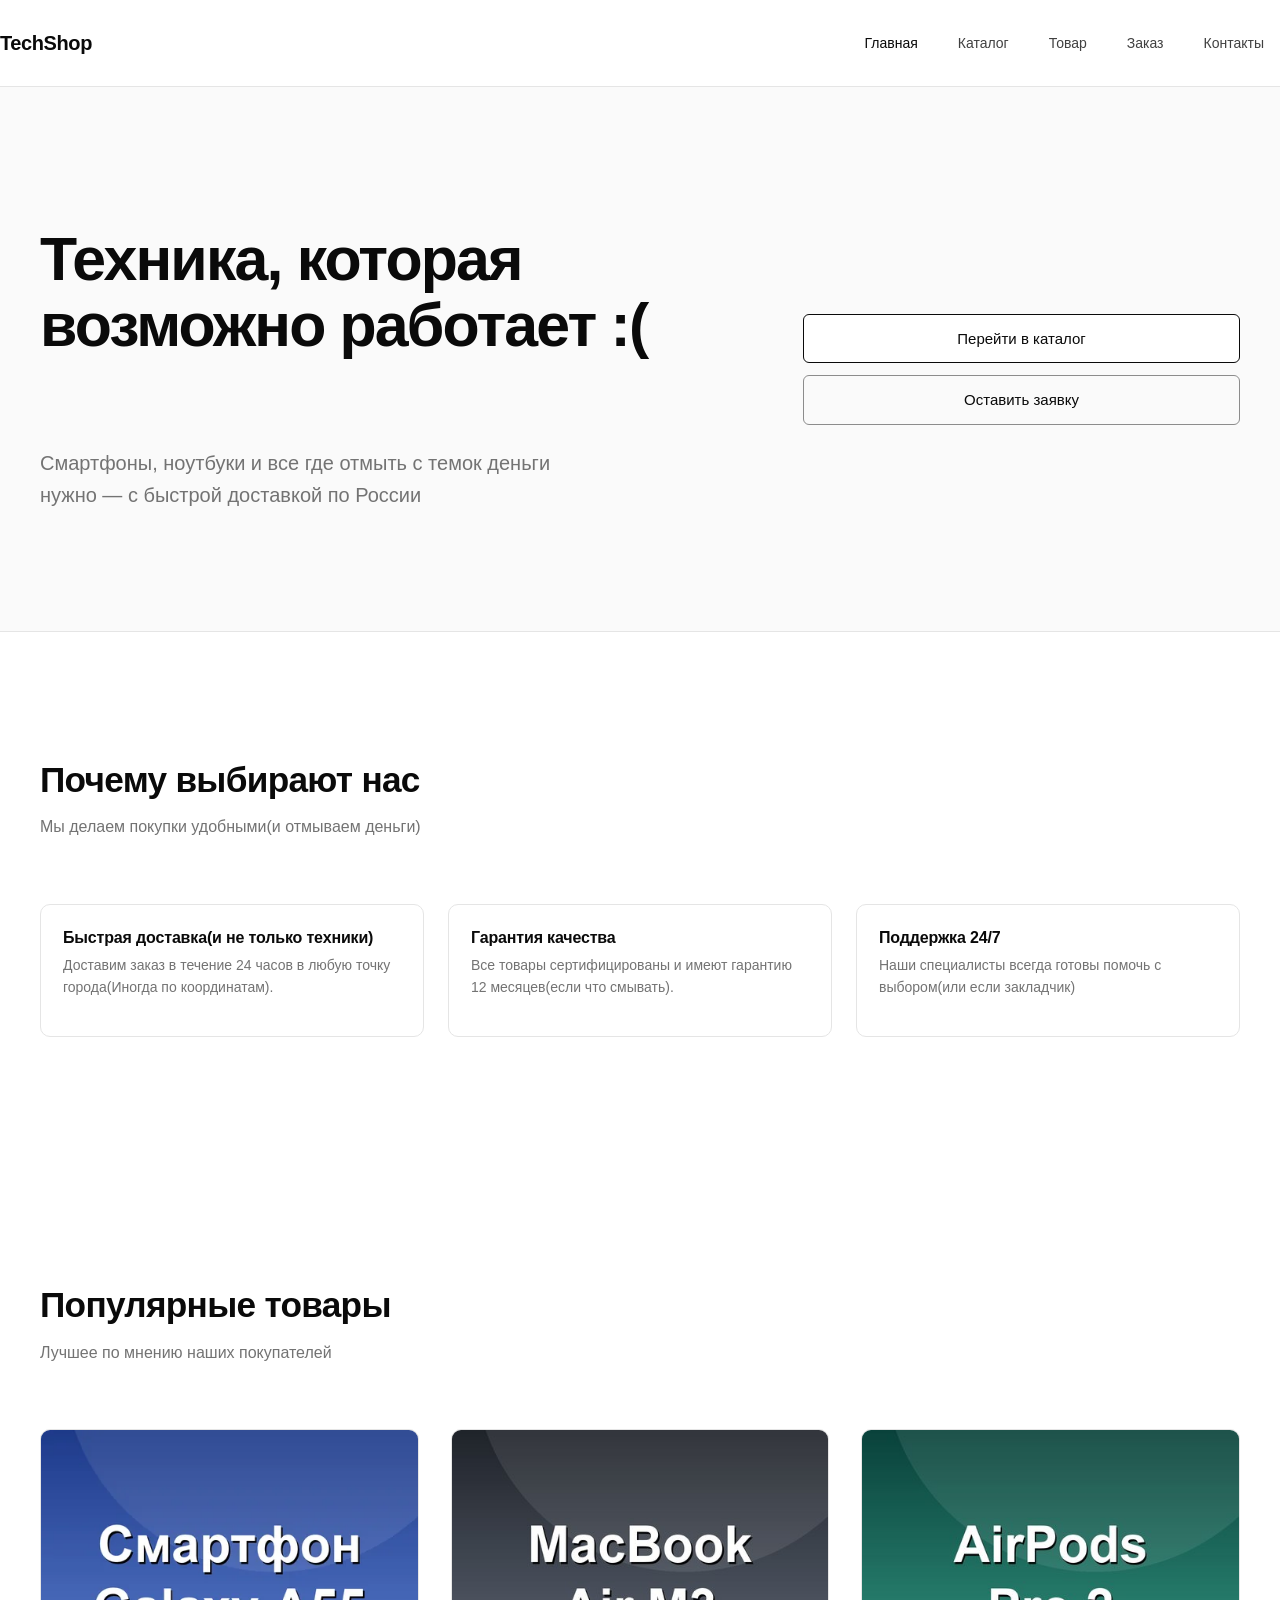
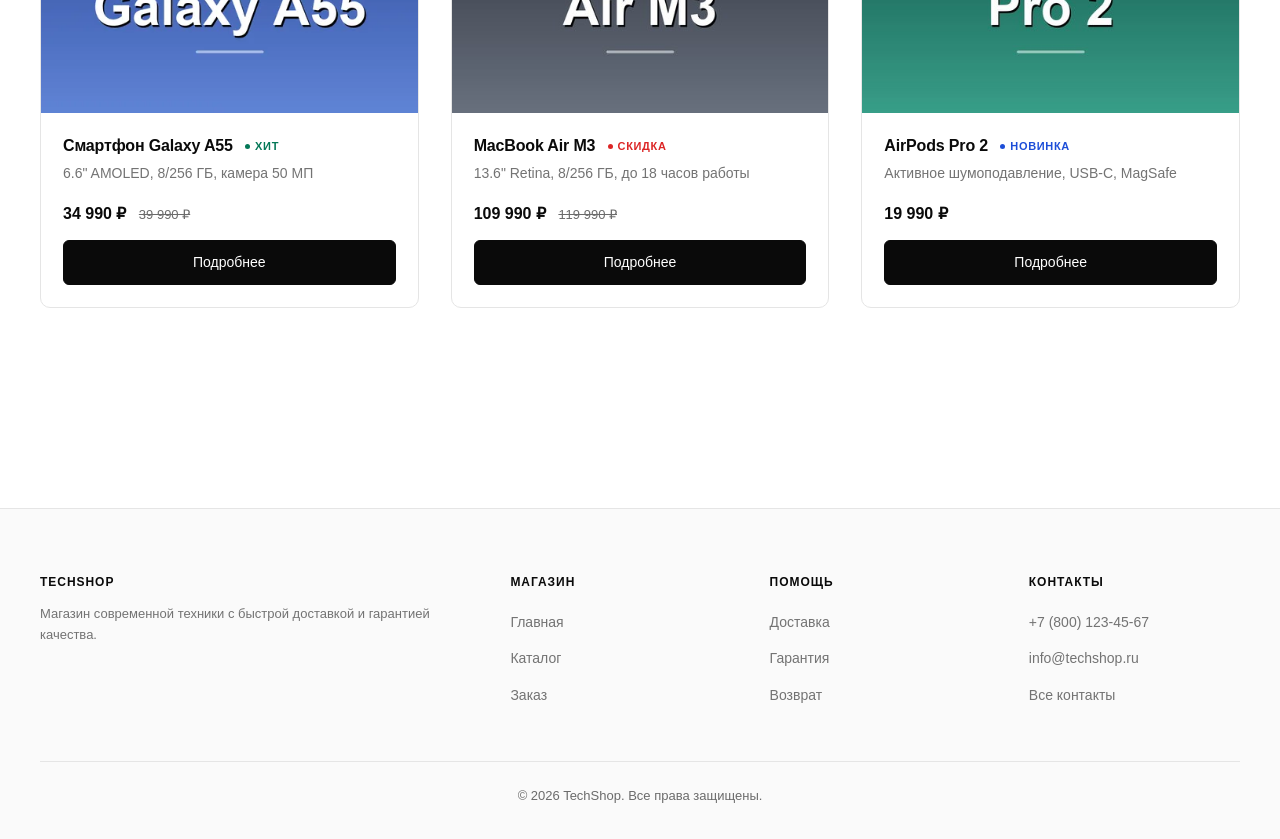
==== commit b9d30469: "Сводка заказа: пересчёт по выбранному товару Раньше в блоке «Ваш заказ» всегда стоял смартфон Galaxy" ====
--- a/index.html
+++ b/index.html
@@ -31,8 +31,8 @@
   <main id="main" tabindex="-1">
     <section class="hero">
       <div class="container">
-        <h1>Техника, которая работает на тебя</h1>
-        <p>Смартфоны, ноутбуки, консоли и гаджеты — с быстрой доставкой по России</p>
+        <h1>Техника, которая возможно работает :( </h1>
+        <p>Смартфоны, ноутбуки и все где отмыть с темок деньги нужно — с быстрой доставкой по России</p>
         <div class="hero-actions">
           <a href="catalog.html" class="btn btn-light">Перейти в каталог</a>
           <button type="button" class="btn btn-outline" data-modal-open>Оставить заявку</button>
@@ -44,25 +44,25 @@
       <div class="container">
         <div class="section-title">
           <h2>Почему выбирают нас</h2>
-          <p>Мы делаем покупки удобными</p>
+          <p>Мы делаем покупки удобными(и отмываем деньги)</p>
         </div>
         <div class="features-grid">
           <article class="card">
             <div class="card-body">
-              <h3 class="card-title">Быстрая доставка</h3>
-              <p class="card-text">Доставим заказ в течение 24 часов в любую точку города.</p>
+              <h3 class="card-title">Быстрая доставка(и не только техники)</h3>
+              <p class="card-text">Доставим заказ в течение 24 часов в любую точку города(Иногда по координатам).</p>
             </div>
           </article>
           <article class="card">
             <div class="card-body">
               <h3 class="card-title">Гарантия качества</h3>
-              <p class="card-text">Все товары сертифицированы и имеют гарантию 12 месяцев.</p>
+              <p class="card-text">Все товары сертифицированы и имеют гарантию 12 месяцев(если что смывать).</p>
             </div>
           </article>
           <article class="card">
             <div class="card-body">
               <h3 class="card-title">Поддержка 24/7</h3>
-              <p class="card-text">Наши специалисты всегда готовы помочь с выбором.</p>
+              <p class="card-text">Наши специалисты всегда готовы помочь с выбором(или если закладчик)</p>
             </div>
           </article>
         </div>
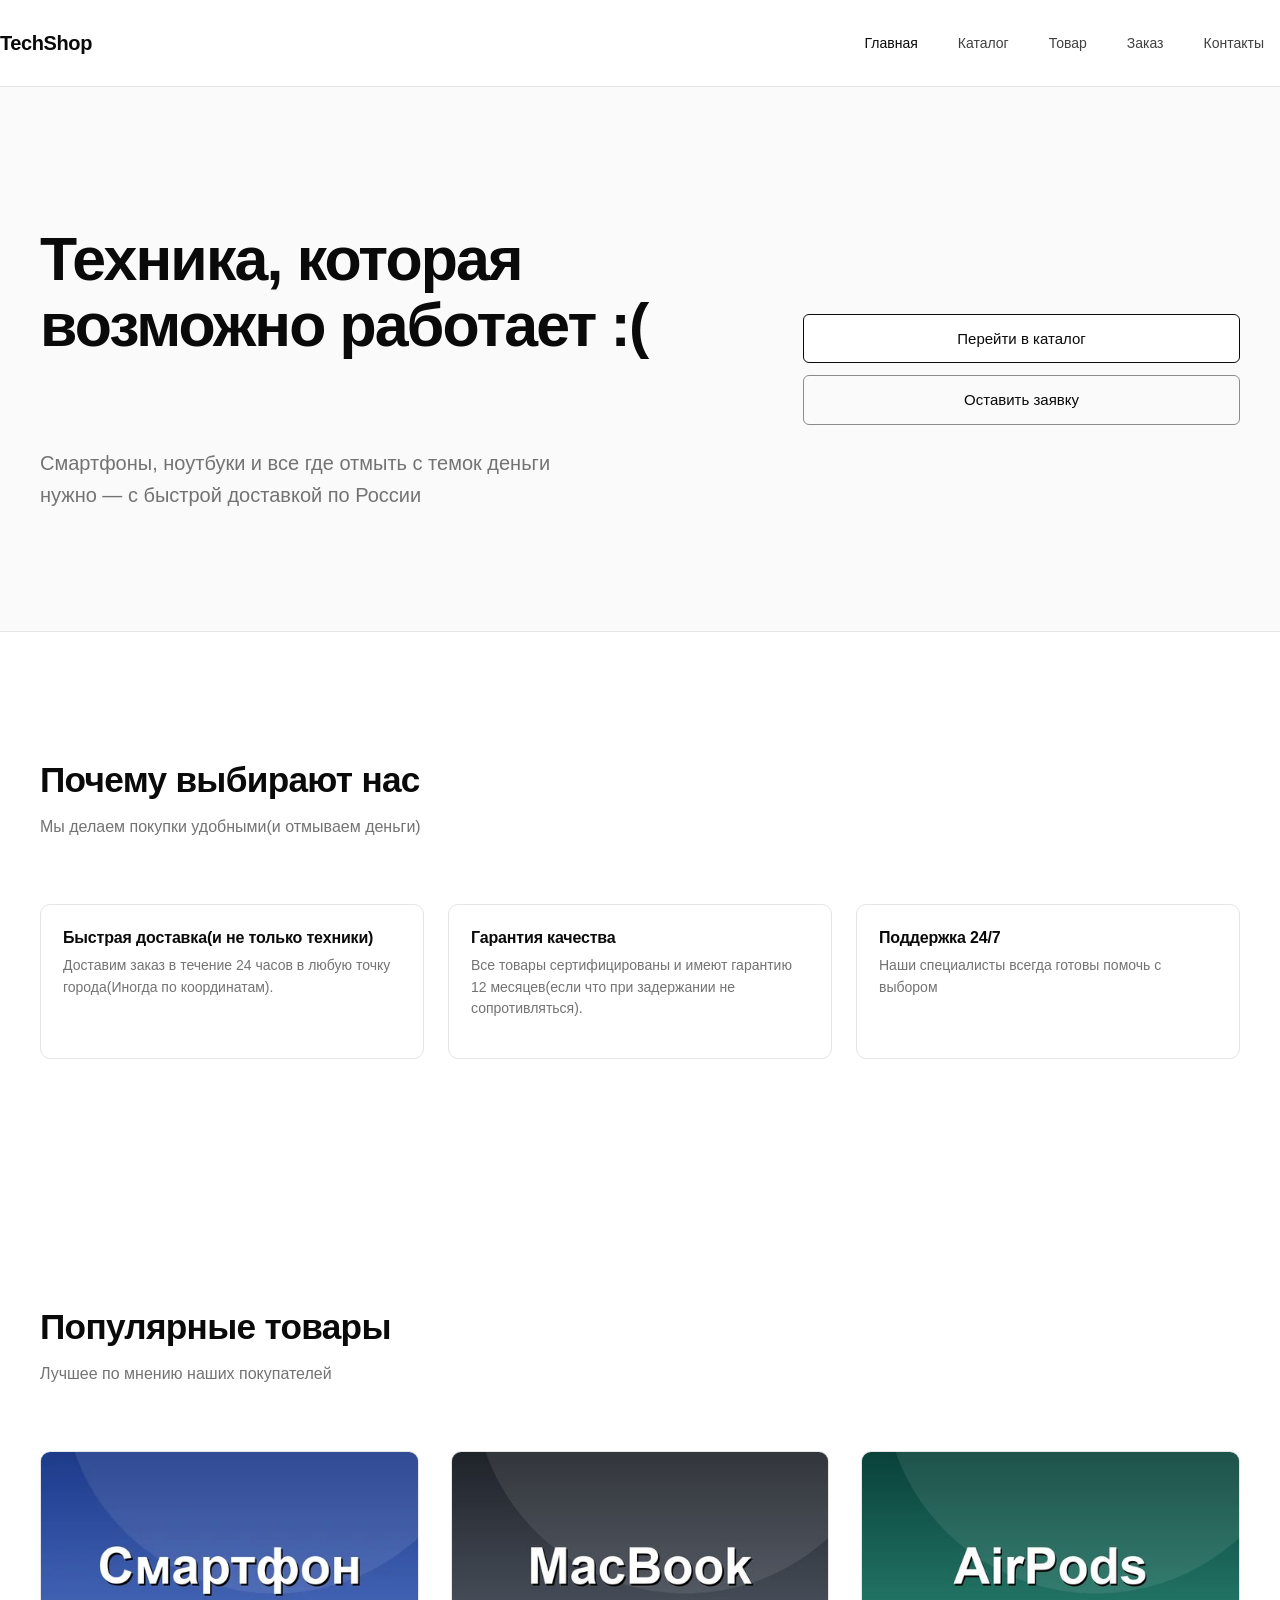
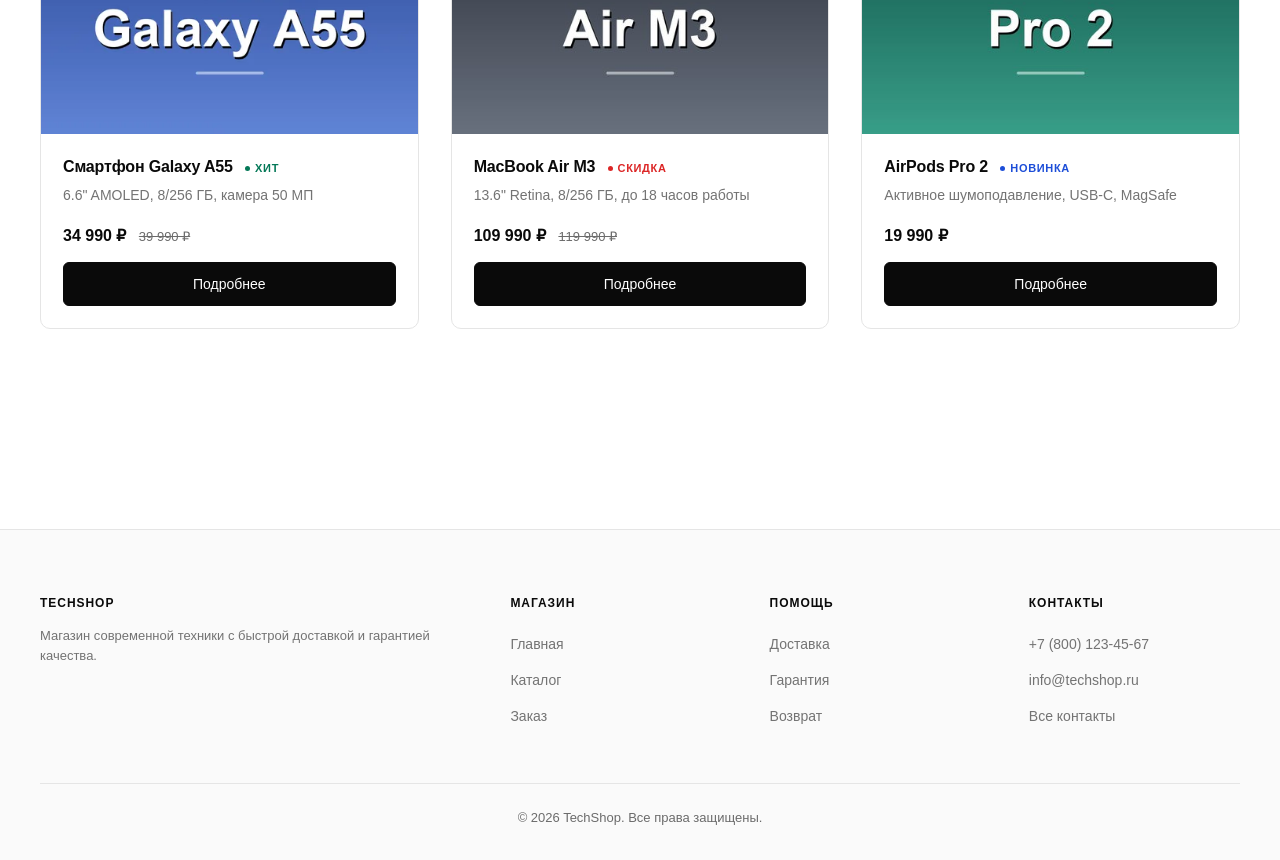
==== commit d6d206f0: "Товар из каталога ведёт на свою страницу и в заказ Кнопки «Подробнее» передают ?product=<id>, страни" ====
--- a/index.html
+++ b/index.html
@@ -56,13 +56,13 @@
           <article class="card">
             <div class="card-body">
               <h3 class="card-title">Гарантия качества</h3>
-              <p class="card-text">Все товары сертифицированы и имеют гарантию 12 месяцев(если что смывать).</p>
+              <p class="card-text">Все товары сертифицированы и имеют гарантию 12 месяцев(если что при задержании не сопротивляться).</p>
             </div>
           </article>
           <article class="card">
             <div class="card-body">
               <h3 class="card-title">Поддержка 24/7</h3>
-              <p class="card-text">Наши специалисты всегда готовы помочь с выбором(или если закладчик)</p>
+              <p class="card-text">Наши специалисты всегда готовы помочь с выбором</p>
             </div>
           </article>
         </div>
@@ -91,7 +91,7 @@
               <h3 class="card-title">Смартфон Galaxy A55 <span class="badge badge-hit">Хит</span></h3>
               <p class="card-text">6.6" AMOLED, 8/256 ГБ, камера 50 МП</p>
               <p class="card-price">34 990 ₽ <del>39 990 ₽</del></p>
-              <a href="product.html" class="btn btn-primary btn-block">Подробнее</a>
+              <a href="product.html?product=phone01" class="btn btn-primary btn-block">Подробнее</a>
             </div>
           </article>
           <article class="card">
@@ -106,7 +106,7 @@
               <h3 class="card-title">MacBook Air M3 <span class="badge badge-sale">Скидка</span></h3>
               <p class="card-text">13.6" Retina, 8/256 ГБ, до 18 часов работы</p>
               <p class="card-price">109 990 ₽ <del>119 990 ₽</del></p>
-              <a href="product.html" class="btn btn-primary btn-block">Подробнее</a>
+              <a href="product.html?product=laptop01" class="btn btn-primary btn-block">Подробнее</a>
             </div>
           </article>
           <article class="card">
@@ -121,7 +121,7 @@
               <h3 class="card-title">AirPods Pro 2 <span class="badge badge-new">Новинка</span></h3>
               <p class="card-text">Активное шумоподавление, USB-C, MagSafe</p>
               <p class="card-price">19 990 ₽</p>
-              <a href="product.html" class="btn btn-primary btn-block">Подробнее</a>
+              <a href="product.html?product=headphones01" class="btn btn-primary btn-block">Подробнее</a>
             </div>
           </article>
         </div>
